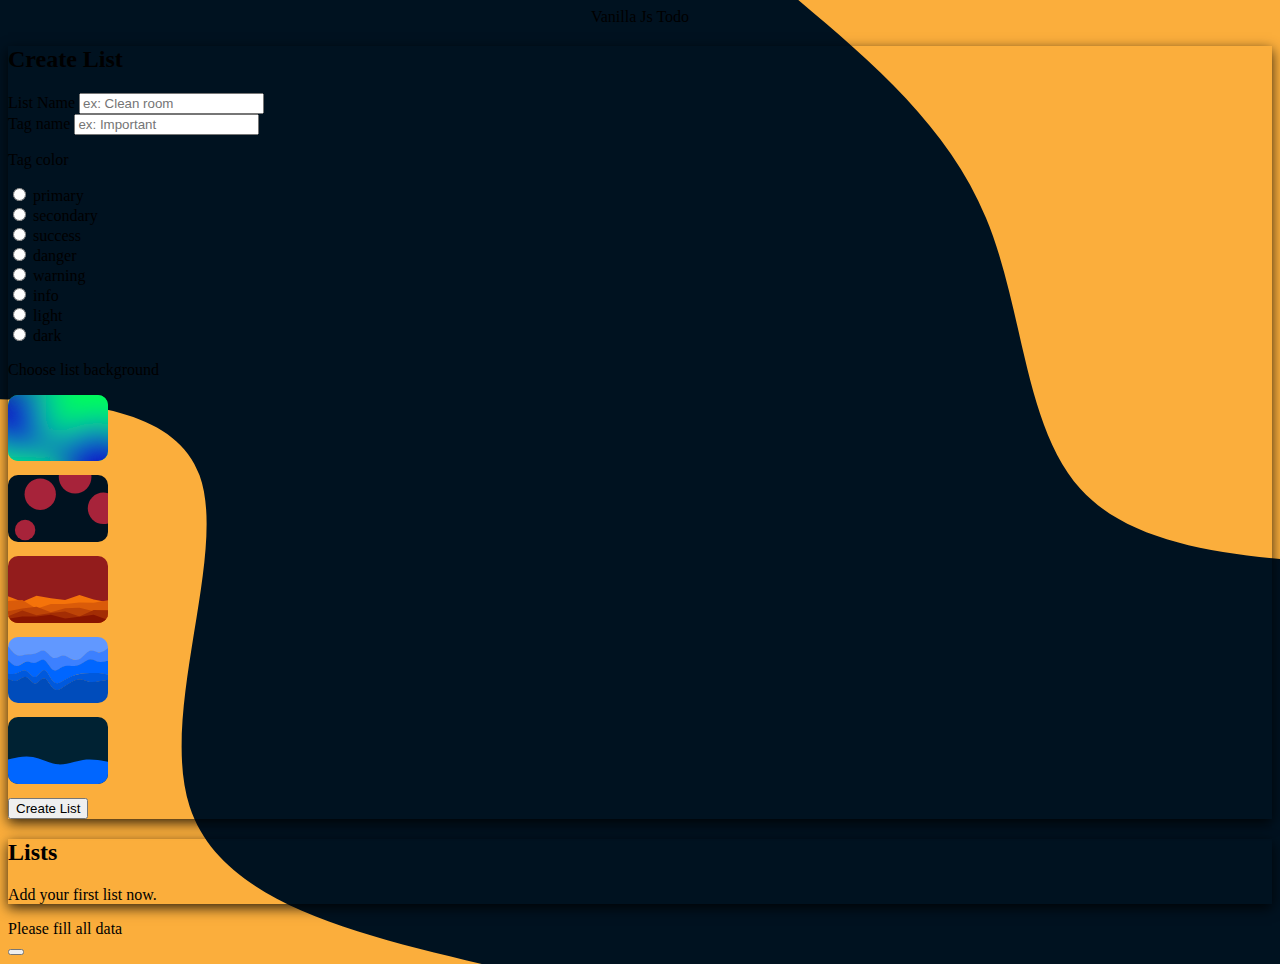
==== index.html @ 4af7ee30 "basic pure app." ====
<!DOCTYPE html>
<html lang="en">

<head>
    <meta charset="UTF-8">
    <meta http-equiv="X-UA-Compatible" content="IE=edge">
    <meta name="viewport" content="width=device-width, initial-scale=1.0">
    <link href="https://cdn.jsdelivr.net/npm/bootstrap@5.0.1/dist/css/bootstrap.min.css" rel="stylesheet"
        integrity="sha384-+0n0xVW2eSR5OomGNYDnhzAbDsOXxcvSN1TPprVMTNDbiYZCxYbOOl7+AMvyTG2x" crossorigin="anonymous">
    <link rel="stylesheet" href="https://cdn.jsdelivr.net/npm/bootstrap-icons@1.5.0/font/bootstrap-icons.css">
    <link rel="stylesheet" href="./css/main.css">
    <title>Todo</title>
</head>

<body>
    <div class="container py-5">
        <center class="h3 text-white mb-3">Vanilla Js Todo</center>
        <div class="card mb-5">
            <div class="card-body">
                <h2 class="card-title">
                    Create List
                </h2>
                <div class="row g-3">
                    <div class="col-auto">
                        <label class="form-label" for="listName">List Name</label>
                        <input class="form-control" autocomplete="off" id="listName" placeholder="ex: Clean room">
                    </div>

                    <tag-color data-component="tag-color"></tag-color>

                    <p class="mb-1 pb-1">Choose list background</p>

                    <div class="row bg-type" id="bgType">
                        <div class="col-auto">
                            <img src="./images/lists-bg/blurry/blurry-gradient-haikei (1).svg" alt="blurry"
                                width="100px">
                            <div class="overlay">
                                <i class="bi bi-check-circle-fill"></i>
                            </div>
                        </div>
                        <div class="col-auto">
                            <img src="./images/lists-bg/circle scatter/circle-scatter-haikei.svg" alt="circle scatter"
                                width="100px">
                            <div class="overlay">
                                <i class="bi bi-check-circle-fill"></i>
                            </div>
                        </div>
                        <div class="col-auto">
                            <img src="./images/lists-bg/layered/layered-peaks-haikei.svg" alt="layered" width="100px">
                            <div class="overlay">
                                <i class="bi bi-check-circle-fill"></i>
                            </div>
                        </div>
                        <div class="col-auto">
                            <img src="./images/lists-bg/stacked waves/stacked-waves-haikei.svg" alt="stacked waves"
                                width="100px">
                            <div class="overlay">
                                <i class="bi bi-check-circle-fill"></i>
                            </div>
                        </div>
                        <div class="col-auto">
                            <img src="./images/lists-bg/wave/wave-haikei.svg" alt="wave" width="100px">
                            <div class="overlay">
                                <i class="bi bi-check-circle-fill"></i>
                            </div>
                        </div>
                    </div>


                    <div class="col-auto">
                        <button id="createListBtn" class="btn btn-primary mb-3">Create List</button>
                    </div>
                </div>
            </div>
        </div>

        <section class="card lists">
            <div class="card-body" id="listsCard">
                <h2 class="card-title mb-3">Lists</h2>
                <div class="row">
                    <!-- JS WILL RENDER CARDS HERE -->
                </div>
            </div>
        </section>
    </div>

    <div class="toast align-items-center position-fixed top-0 start-50 translate-middle-x text-white bg-danger border-0" role="alert" aria-live="assertive" aria-atomic="true">
        <div class="d-flex">
          <div class="toast-body">
            Please fill all data
          </div>
          <button type="button" class="btn-close btn-close-white me-2 m-auto" data-bs-dismiss="toast" aria-label="Close"></button>
        </div>
      </div>
</body>

<script src="https://cdn.jsdelivr.net/npm/bootstrap@5.0.1/dist/js/bootstrap.bundle.min.js"
    integrity="sha384-gtEjrD/SeCtmISkJkNUaaKMoLD0//ElJ19smozuHV6z3Iehds+3Ulb9Bn9Plx0x4"
    crossorigin="anonymous"></script>

<script src="js/components/SelectTag.js"></script>  
<script src="js/main.js"></script>  

</html>
---- css/main.css ----
@import url(./modules/lists.css);
@import url(./modules/createList.css);

body, html {
    min-height: 100%;
}

body {
    background-image: url('../images/blob-scene-haikei.svg');
    background-position: center center;
    background-size: cover;
    background-repeat: no-repeat;
}


.card {
    box-shadow: rgba(0, 0, 0, 0.8) 0px 4px 12px;
}


a {
    text-decoration: none;
    color: white
}

a:hover {
    text-decoration: none;
    color: white
}

.cursor-pointer {
    cursor: pointer;
}
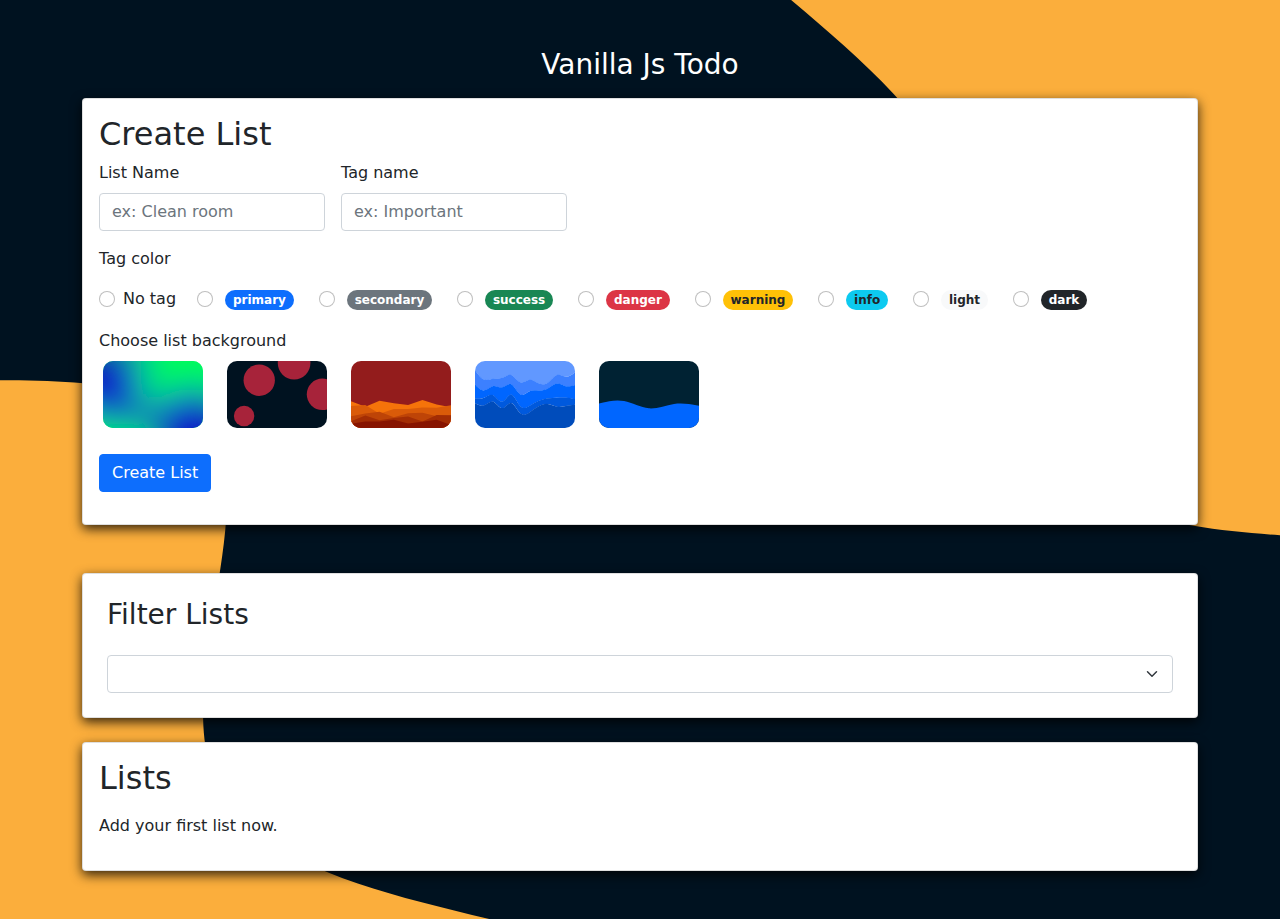
==== commit 4564089b: "feat: make all assets offline and add filters." ====
--- a/index.html
+++ b/index.html
@@ -5,9 +5,7 @@
     <meta charset="UTF-8">
     <meta http-equiv="X-UA-Compatible" content="IE=edge">
     <meta name="viewport" content="width=device-width, initial-scale=1.0">
-    <link href="https://cdn.jsdelivr.net/npm/bootstrap@5.0.1/dist/css/bootstrap.min.css" rel="stylesheet"
-        integrity="sha384-+0n0xVW2eSR5OomGNYDnhzAbDsOXxcvSN1TPprVMTNDbiYZCxYbOOl7+AMvyTG2x" crossorigin="anonymous">
-    <link rel="stylesheet" href="https://cdn.jsdelivr.net/npm/bootstrap-icons@1.5.0/font/bootstrap-icons.css">
+    <link rel="stylesheet" href="./css/bootstrap.css">
     <link rel="stylesheet" href="./css/main.css">
     <title>Todo</title>
 </head>
@@ -21,7 +19,7 @@
                     Create List
                 </h2>
                 <div class="row g-3">
-                    <div class="col-auto">
+                    <div class="col-md-auto">
                         <label class="form-label" for="listName">List Name</label>
                         <input class="form-control" autocomplete="off" id="listName" placeholder="ex: Clean room">
                     </div>
@@ -67,14 +65,30 @@
                     </div>
 
 
-                    <div class="col-auto">
+                    <div class="col-md-auto">
                         <button id="createListBtn" class="btn btn-primary mb-3">Create List</button>
                     </div>
                 </div>
             </div>
         </div>
 
+
+        <section class="card mb-4">
+            <div class="card-body">
+              <!-- Filters -->
+              <div class="m-2">
+                <h3 class="card-title mb-4">Filter Lists</h3>
+      
+                <select class="form-select" name="filters" id="filters">
+                  <!-- JS WILL RENDER THE TAGS HERE -->
+                </select>
+              </div>
+              <!-- End Filters -->
+            </div>
+          </section>
+        
         <section class="card lists">
+
             <div class="card-body" id="listsCard">
                 <h2 class="card-title mb-3">Lists</h2>
                 <div class="row">
@@ -84,21 +98,20 @@
         </section>
     </div>
 
-    <div class="toast align-items-center position-fixed top-0 start-50 translate-middle-x text-white bg-danger border-0" role="alert" aria-live="assertive" aria-atomic="true">
+    <div class="toast align-items-center position-fixed top-0 start-50 translate-middle-x text-white bg-danger border-0"
+        role="alert" aria-live="assertive" aria-atomic="true">
         <div class="d-flex">
-          <div class="toast-body">
-            Please fill all data
-          </div>
-          <button type="button" class="btn-close btn-close-white me-2 m-auto" data-bs-dismiss="toast" aria-label="Close"></button>
+            <div class="toast-body">
+                Please fill all data
+            </div>
+            <button type="button" class="btn-close btn-close-white me-2 m-auto" data-bs-dismiss="toast"
+                aria-label="Close"></button>
         </div>
-      </div>
+    </div>
 </body>
 
-<script src="https://cdn.jsdelivr.net/npm/bootstrap@5.0.1/dist/js/bootstrap.bundle.min.js"
-    integrity="sha384-gtEjrD/SeCtmISkJkNUaaKMoLD0//ElJ19smozuHV6z3Iehds+3Ulb9Bn9Plx0x4"
-    crossorigin="anonymous"></script>
-
-<script src="js/components/SelectTag.js"></script>  
-<script src="js/main.js"></script>  
+<script src="js/bootstrap.js"></script>
+<script src="js/components/SelectTag.js"></script>
+<script src="js/main.js"></script>
 
 </html>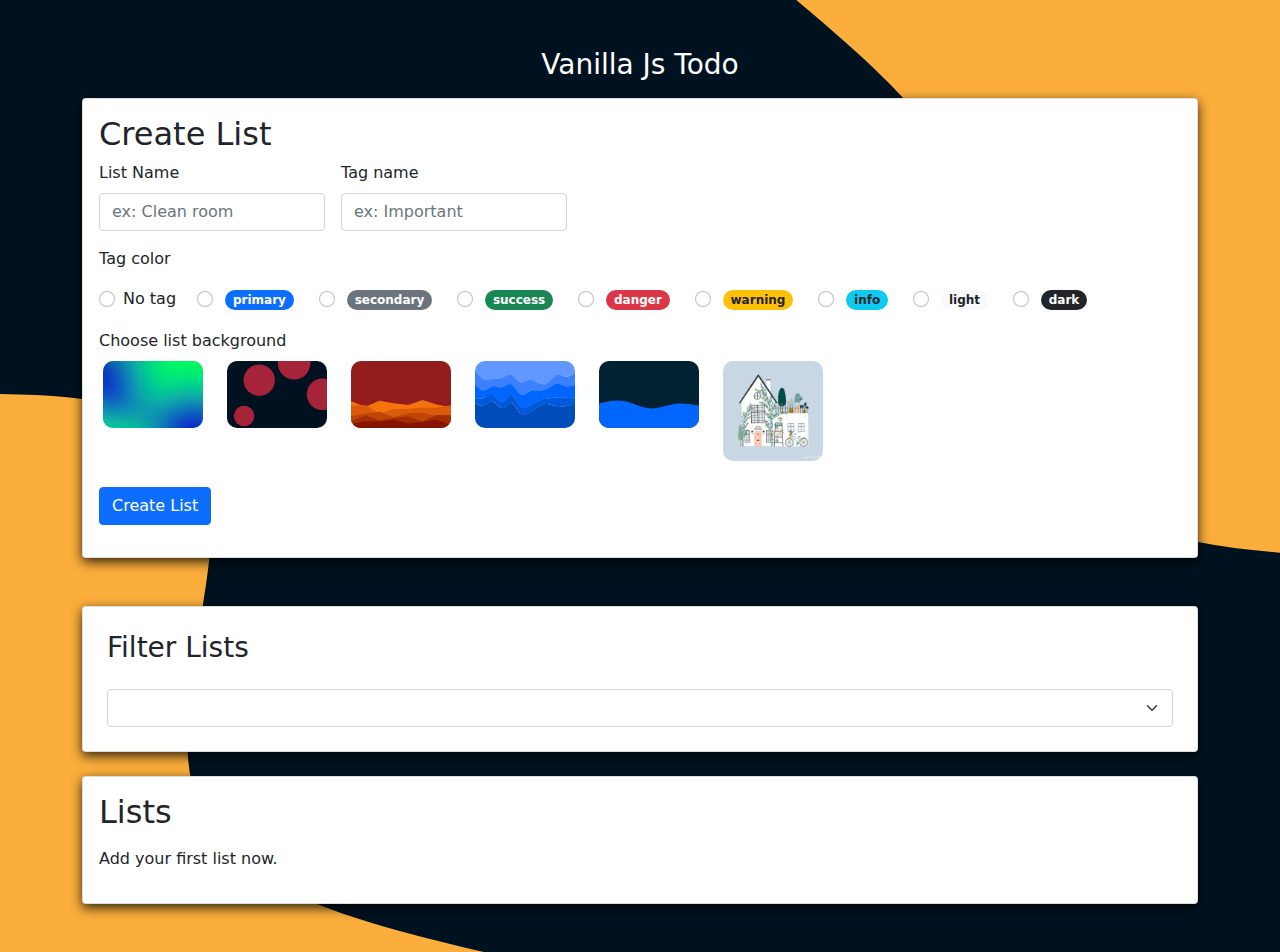
==== commit 5d7ffe7d: "feat: Add favicon and cute bg." ====
--- a/index.html
+++ b/index.html
@@ -6,7 +6,9 @@
     <meta http-equiv="X-UA-Compatible" content="IE=edge">
     <meta name="viewport" content="width=device-width, initial-scale=1.0">
     <link rel="stylesheet" href="./css/bootstrap.css">
+    <link rel="stylesheet" href="./css/bootstrap-icons.css">
     <link rel="stylesheet" href="./css/main.css">
+    <link rel="shortcut icon" href="./images/favicon.svg" type="image/x-icon">
     <title>Todo</title>
 </head>
 
@@ -62,6 +64,12 @@
                                 <i class="bi bi-check-circle-fill"></i>
                             </div>
                         </div>
+                        <div class="col-auto">
+                            <img src="./images/lists-bg/cute/5.jpeg" alt="cute" width="100px">
+                            <div class="overlay">
+                                <i class="bi bi-check-circle-fill"></i>
+                            </div>
+                        </div>
                     </div>
 
 
@@ -75,18 +83,18 @@
 
         <section class="card mb-4">
             <div class="card-body">
-              <!-- Filters -->
-              <div class="m-2">
-                <h3 class="card-title mb-4">Filter Lists</h3>
-      
-                <select class="form-select" name="filters" id="filters">
-                  <!-- JS WILL RENDER THE TAGS HERE -->
-                </select>
-              </div>
-              <!-- End Filters -->
+                <!-- Filters -->
+                <div class="m-2">
+                    <h3 class="card-title mb-4">Filter Lists</h3>
+
+                    <select class="form-select" name="filters" id="filters">
+                        <!-- JS WILL RENDER THE TAGS HERE -->
+                    </select>
+                </div>
+                <!-- End Filters -->
             </div>
-          </section>
-        
+        </section>
+
         <section class="card lists">
 
             <div class="card-body" id="listsCard">
